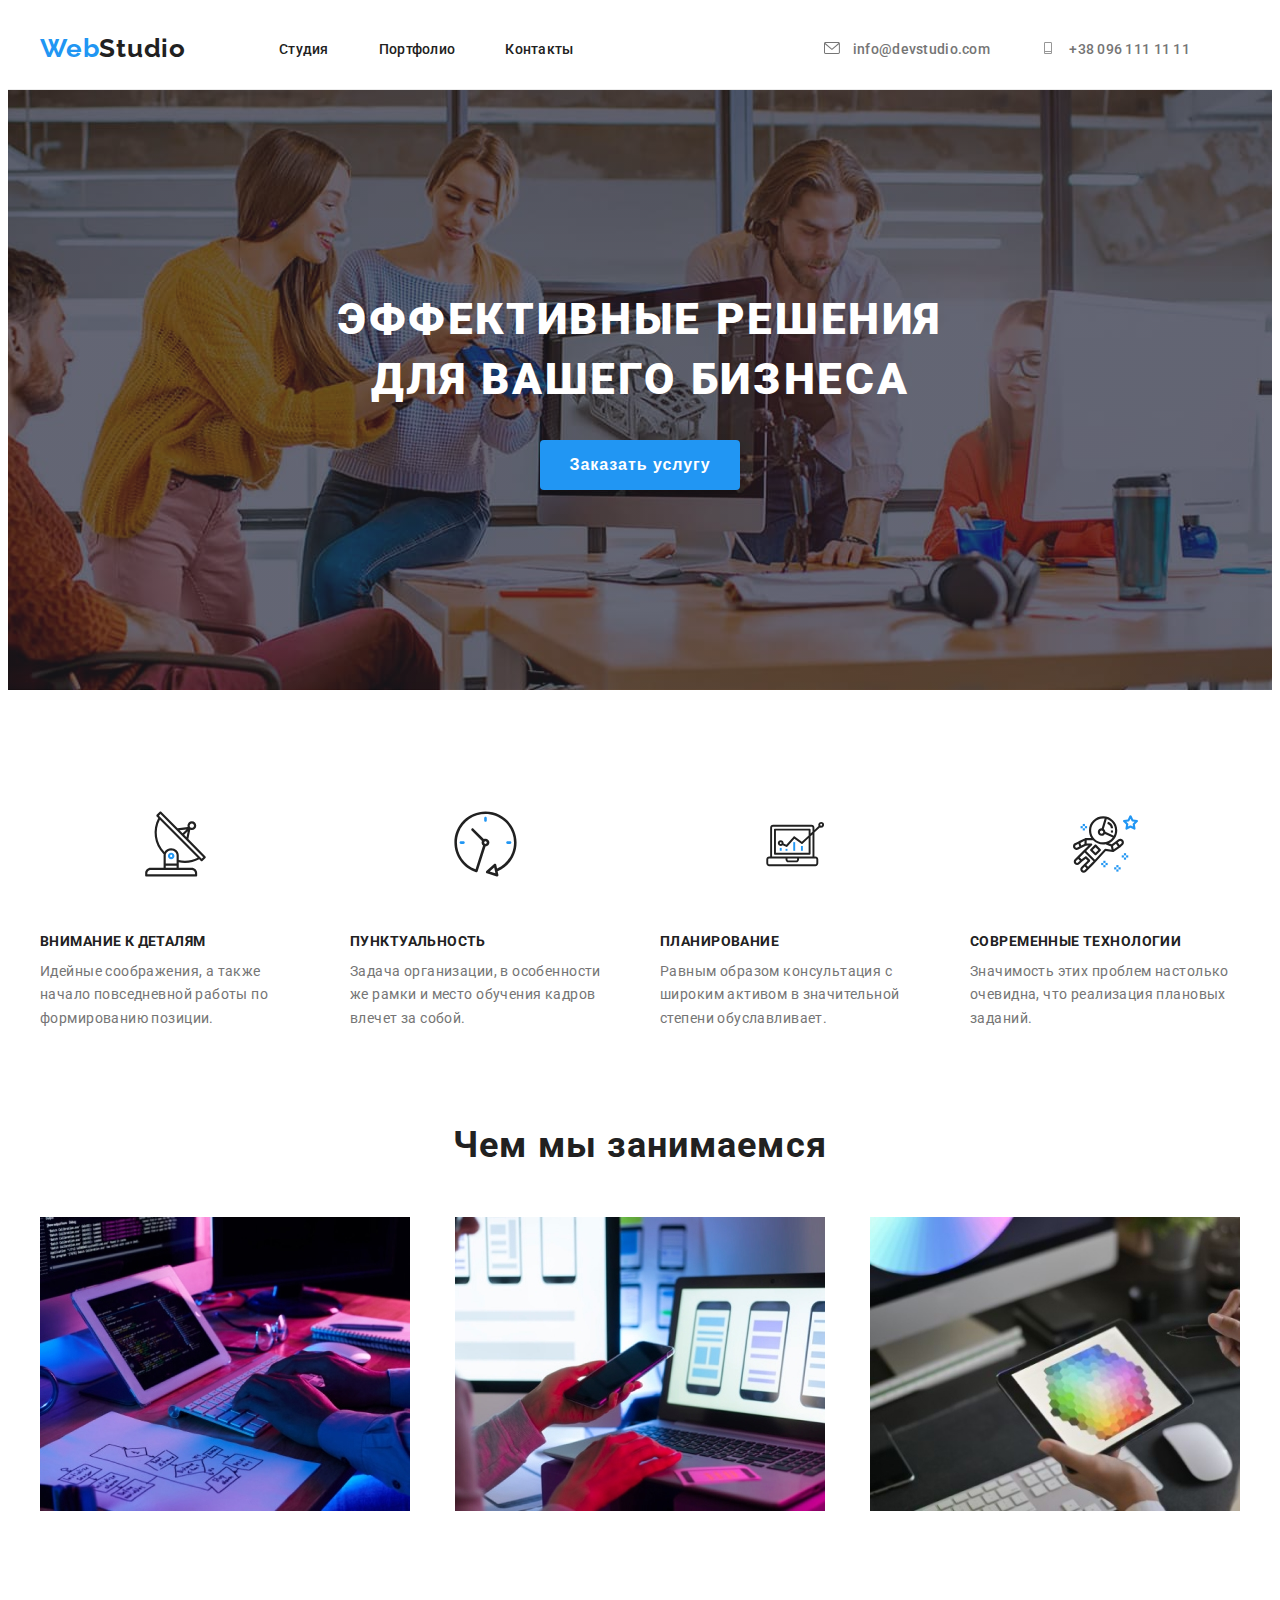
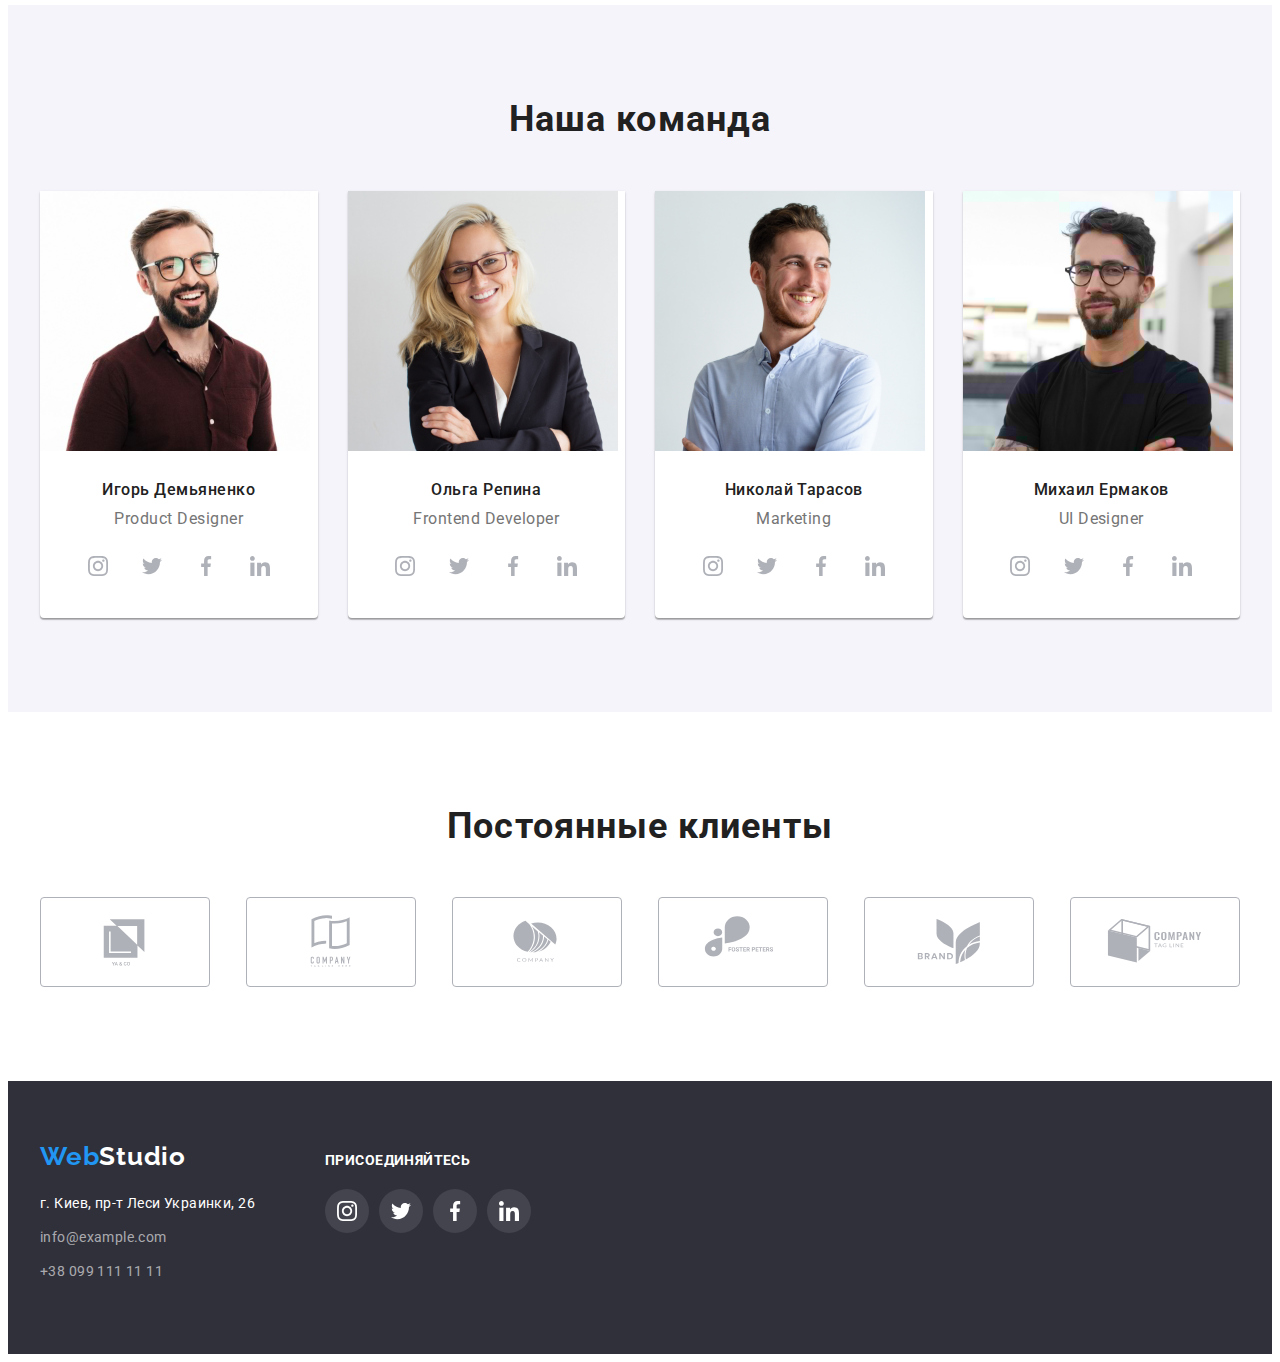
==== index.html @ 688f3f3c "Работа № 5" ====
<!DOCTYPE html>
<html lang="ru">
  <head>
    <meta charset="UTF-8" />
    <meta http-equiv="X-UA-Compatible" content="IE=edge" />
    <meta name="viewport" content="width=device-width, initial-scale=1.0" />
    <title>WebStudio</title>
    <link rel="preconnect" href="https://fonts.googleapis.com" />
    <link rel="preconnect" href="https://fonts.gstatic.com" crossorigin />
    <link
      href="https://fonts.googleapis.com/css2?family=Raleway:wght@700&family=Roboto:wght@400;500;700;900&display=swap"
      rel="stylesheet"
    />
    <link
      rel="stylesheet"
      href="https://cdnjs.cloudflare.com/ajax/libs/modern-normalize/1.1.0/modern-normalize.min.css"
      integrity="sha512-wpPYUAdjBVSE4KJnH1VR1HeZfpl1ub8YT/NKx4PuQ5NmX2tKuGu6U/JRp5y+Y8XG2tV+wKQpNHVUX03MfMFn9Q=="
      crossorigin="anonymous"
      referrerpolicy="no-referrer"
    />
    <link rel="stylesheet" href="./css/style.css" />
  </head>

  <body>
    <!-- Header content -->
    <header class="header">
      <!-- Main nav -->
      <div class="container header-container">
        <nav class="header-nav">
          <a class="link logo logo-black" href="./index.html"
            ><span class="logo-span">Web</span>Studio</a
          >

          <ul class="list header-list">
            <li class="header-item">
              <a class="link header-link" href="./index.html">Студия</a>
            </li>
            <li class="header-item">
              <a class="link header-link" href="./portfolio.html">Портфолио</a>
            </li>
            <li class="header-item">
              <a class="link header-link" href="">Контакты</a>
            </li>
          </ul>
        </nav>

        <!-- Contacts -->
        <ul class="list header-contacts-list">
          <li class="header-item">
            <a class="link header-contacts-link" href="mailto:info@devstudio.com">
              <svg class="header-contacts-icon">
                <use href="./images/icons.svg#icon-mail"></use>
              </svg>
              info@devstudio.com</a
            >
          </li>
          <li class="header-item">
            <a class="link header-contacts-link" href="tel:+380961111111">
              <svg class="header-contacts-icon">
                <use href="./images/icons.svg#icon-mobile"></use>
              </svg>
              +38 096 111 11 11</a
            >
          </li>
        </ul>
      </div>
    </header>

    <!-- Main content -->
    <main>
      <!-- Title -->
      <section class="hero">
        <div class="container hero-container">
          <h1 class="hero-title">Эффективные решения для вашего бизнеса</h1>
          <button class="hero-button">Заказать услугу</button>
        </div>
      </section>

      <!-- Features  -->
      <section class="features section">
        <div class="container">
          <ul class="list features-list">
            <li class="features-item">
              <div class="features-icon-container">
                <svg class="features-icon"><use href="./images/icons.svg#icon-antenna"></use></svg>
              </div>
              <h3 class="features-title">Внимание к деталям</h3>
              <p class="features-text">
                Идейные соображения, а также начало повседневной работы по формированию позиции.
              </p>
            </li>
            <li class="features-item">
              <div class="features-icon-container">
                <svg class="features-icon"><use href="./images/icons.svg#icon-clock"></use></svg>
              </div>
              <h3 class="features-title">Пунктуальность</h3>
              <p class="features-text">
                Задача организации, в особенности же рамки и место обучения кадров влечет за собой.
              </p>
            </li>
            <li class="features-item">
              <div class="features-icon-container">
                <svg class="features-icon"><use href="./images/icons.svg#icon-diagram"></use></svg>
              </div>
              <h3 class="features-title">Планирование</h3>
              <p class="features-text">
                Равным образом консультация с широким активом в значительной степени обуславливает.
              </p>
            </li>
            <li class="features-item">
              <div class="features-icon-container">
                <svg class="features-icon">
                  <use href="./images/icons.svg#icon-astronaut"></use>
                </svg>
              </div>
              <h3 class="features-title">Современные технологии</h3>
              <p class="features-text">
                Значимость этих проблем настолько очевидна, что реализация плановых заданий.
              </p>
            </li>
          </ul>
        </div>
      </section>

      <!-- Field of activity -->
      <section class="activity section">
        <div class="container activity-container">
          <h2 class="sub-title">Чем мы занимаемся</h2>
          <ul class="list activity-list">
            <li class="activity-item">
              <img src="./images/main-page/box1.jpg" alt="Планшет с клавиатурой" width="370" />
            </li>
            <li class="activity-item">
              <img src="./images/main-page/box2.jpg" alt="Смартфон с ноутбуком" width="370" />
            </li>
            <li class="activity-item">
              <img src="./images/main-page/box3.jpg" alt="Планшет" width="370" />
            </li>
          </ul>
        </div>
      </section>

      <!-- Our team-->
      <section class="team section">
        <div class="container">
          <h2 class="sub-title">Наша команда</h2>
          <ul class="list team-list">
            <li class="team-item">
              <img
                src="./images/main-page/person1.jpg"
                alt="Парень в красной рубашке"
                width="270"
              />
              <div class="team-title-container">
                <h3 class="team-title">Игорь Демьяненко</h3>
                <p class="team-text">Product Designer</p>
                <ul class="list team-social">
                  <li class="team-social-item">
                    <a href="https://www.instagram.com" class="team-social-link"
                      ><svg class="team-social-icon">
                        <use href="./images/icons.svg#icon-instagram"></use>
                      </svg>
                    </a>
                  </li>
                  <li class="team-social-item">
                    <a href="https://twitter.com" class="team-social-link"
                      ><svg class="team-social-icon">
                        <use href="./images/icons.svg#icon-twitter"></use>
                      </svg>
                    </a>
                  </li>
                  <li class="team-social-item">
                    <a href="https://www.facebook.com/" class="team-social-link"
                      ><svg class="team-social-icon">
                        <use href="./images/icons.svg#icon-facebook"></use>
                      </svg>
                    </a>
                  </li>
                  <li class="team-social-item">
                    <a href="https://www.linkedin.com/" class="team-social-link"
                      ><svg class="team-social-icon">
                        <use href="./images/icons.svg#icon-linkedin"></use>
                      </svg>
                    </a>
                  </li>
                </ul>
              </div>
            </li>
            <li class="team-item">
              <img
                src="./images/main-page/person2.jpg"
                alt="Девушка в черном пиджаке"
                width="270"
              />
              <div class="team-title-container">
                <h3 class="team-title">Ольга Репина</h3>
                <p class="team-text">Frontend Developer</p>
                <ul class="list team-social">
                  <li class="team-social-item">
                    <a href="https://www.instagram.com" class="team-social-link"
                      ><svg class="team-social-icon">
                        <use href="./images/icons.svg#icon-instagram"></use>
                      </svg>
                    </a>
                  </li>
                  <li class="team-social-item">
                    <a href="https://twitter.com" class="team-social-link"
                      ><svg class="team-social-icon">
                        <use href="./images/icons.svg#icon-twitter"></use>
                      </svg>
                    </a>
                  </li>
                  <li class="team-social-item">
                    <a href="https://www.facebook.com/" class="team-social-link"
                      ><svg class="team-social-icon">
                        <use href="./images/icons.svg#icon-facebook"></use>
                      </svg>
                    </a>
                  </li>
                  <li class="team-social-item">
                    <a href="https://www.linkedin.com/" class="team-social-link"
                      ><svg class="team-social-icon">
                        <use href="./images/icons.svg#icon-linkedin"></use>
                      </svg>
                    </a>
                  </li>
                </ul>
              </div>
            </li>
            <li class="team-item">
              <img
                src="./images/main-page/person3.jpg"
                alt="Парень в светлой рубашке"
                width="270"
              />
              <div class="team-title-container">
                <h3 class="team-title">Николай Тарасов</h3>
                <p class="team-text">Marketing</p>
                <ul class="list team-social">
                  <li class="team-social-item">
                    <a href="https://www.instagram.com" class="team-social-link"
                      ><svg class="team-social-icon">
                        <use href="./images/icons.svg#icon-instagram"></use>
                      </svg>
                    </a>
                  </li>
                  <li class="team-social-item">
                    <a href="https://twitter.com" class="team-social-link"
                      ><svg class="team-social-icon">
                        <use href="./images/icons.svg#icon-twitter"></use>
                      </svg>
                    </a>
                  </li>
                  <li class="team-social-item">
                    <a href="https://www.facebook.com/" class="team-social-link"
                      ><svg class="team-social-icon">
                        <use href="./images/icons.svg#icon-facebook"></use>
                      </svg>
                    </a>
                  </li>
                  <li class="team-social-item">
                    <a href="https://www.linkedin.com/" class="team-social-link"
                      ><svg class="team-social-icon">
                        <use href="./images/icons.svg#icon-linkedin"></use>
                      </svg>
                    </a>
                  </li>
                </ul>
              </div>
            </li>
            <li class="team-item">
              <img
                src="./images/main-page/person4.jpg"
                alt="Парень в черной футболке"
                width="270"
              />
              <div class="team-title-container">
                <h3 class="team-title">Михаил Ермаков</h3>
                <p class="team-text">UI Designer</p>
                <ul class="list team-social">
                  <li class="team-social-item">
                    <a href="https://www.instagram.com" class="team-social-link"
                      ><svg class="team-social-icon">
                        <use href="./images/icons.svg#icon-instagram"></use>
                      </svg>
                    </a>
                  </li>
                  <li class="team-social-item">
                    <a href="https://twitter.com" class="team-social-link"
                      ><svg class="team-social-icon">
                        <use href="./images/icons.svg#icon-twitter"></use>
                      </svg>
                    </a>
                  </li>
                  <li class="team-social-item">
                    <a href="https://www.facebook.com/" class="team-social-link"
                      ><svg class="team-social-icon">
                        <use href="./images/icons.svg#icon-facebook"></use>
                      </svg>
                    </a>
                  </li>
                  <li class="team-social-item">
                    <a href="https://www.linkedin.com/" class="team-social-link"
                      ><svg class="team-social-icon">
                        <use href="./images/icons.svg#icon-linkedin"></use>
                      </svg>
                    </a>
                  </li>
                </ul>
              </div>
            </li>
          </ul>
        </div>
      </section>

      <!-- Clients -->
      <section class="clients section">
        <div class="container">
          <h2 class="sub-title">Постоянные клиенты</h2>
          <ul class="list client-list">
            <li class="client-item">
              <a href="" class="client-link"
                ><svg class="client-icon">
                  <use href="./images/icons.svg#icon-client-1"></use>
                </svg>
              </a>
            </li>
            <li class="client-item">
              <a href="" class="client-link"
                ><svg class="client-icon">
                  <use href="./images/icons.svg#icon-client-2"></use>
                </svg>
              </a>
            </li>
            <li class="client-item">
              <a href="" class="client-link"
                ><svg class="client-icon">
                  <use href="./images/icons.svg#icon-client-3"></use>
                </svg>
              </a>
            </li>
            <li class="client-item">
              <a href="" class="client-link"
                ><svg class="client-icon">
                  <use href="./images/icons.svg#icon-client-4"></use>
                </svg>
              </a>
            </li>
            <li class="client-item">
              <a href="" class="client-link"
                ><svg class="client-icon">
                  <use href="./images/icons.svg#icon-client-5"></use>
                </svg>
              </a>
            </li>
            <li class="client-item">
              <a href="" class="client-link"
                ><svg class="client-icon">
                  <use href="./images/icons.svg#icon-client-6"></use>
                </svg>
              </a>
            </li>
          </ul>
        </div>
      </section>
    </main>

    <!-- Footer content -->
    <footer class="footer footer-container">
      <div class="container footer-flex">
        <div class="address-container">
          <a class="link logo logo-white" href="./index.html"
            ><span class="logo-span">Web</span>Studio</a
          >
          <address class="footer-address">
            <ul class="list address-list">
              <li class="address-item">
                <a
                  class="link address-link"
                  href="https://goo.gl/maps/nczX3HqXWw6fcAAx9"
                  target="_blank"
                  >г. Киев, пр-т Леси Украинки, 26</a
                >
              </li>
              <li class="address-item">
                <a class="link address-link mailtel-link" href="mailto:info@example.com"
                  >info@example.com</a
                >
              </li>
              <li class="address-item">
                <a class="link address-link mailtel-link" href="tel:+380991111111"
                  >+38 099 111 11 11</a
                >
              </li>
            </ul>
          </address>
        </div>
        <div class="footer-social-container">
          <p class="footer-social-text">присоединяйтесь</p>
          <ul class="list footer-social-list">
            <li class="footer-social-item">
              <a href="https://www.instagram.com" class="footer-social-link"
                ><svg class="footer-social-icon">
                  <use href="./images/icons.svg#icon-instagram"></use>
                </svg>
              </a>
            </li>
            <li class="footer-social-item">
              <a href="https://twitter.com" class="footer-social-link"
                ><svg class="footer-social-icon">
                  <use href="./images/icons.svg#icon-twitter"></use>
                </svg>
              </a>
            </li>
            <li class="footer-social-item">
              <a href="https://www.facebook.com/" class="footer-social-link"
                ><svg class="footer-social-icon">
                  <use href="./images/icons.svg#icon-facebook"></use>
                </svg>
              </a>
            </li>
            <li class="footer-social-item">
              <a href="https://www.linkedin.com/" class="footer-social-link"
                ><svg class="footer-social-icon">
                  <use href="./images/icons.svg#icon-linkedin"></use>
                </svg>
              </a>
            </li>
          </ul>
        </div>
      </div>
    </footer>
  </body>
</html>
---- css/style.css ----
/*-------------Common variables-------------*/
:root {
  --background-color: #2f303a;
  --logo-header-color: #000000;
  --main-title-color: #ffffff;
  --accent-text-color: #2196f3;
  --first-text-color: #212121;
  --second-text-color: #757575;
  --addres-text-color: rgba(255, 255, 255, 0.6);
  --footer-logo-color: #ffffff;
  --button-main-color: #f5f4fa;
  --icon-main-color: #afb1b8;
}

/*-------------Reset styles-------------*/
p,
h1,
h2,
h3,
h4,
h5,
h6 {
  margin: 0;
}

ul {
  margin: 0;
  padding: 0;
}

img {
  display: block;
  max-width: 100%;
}

button {
  cursor: pointer;
}

.container {
  width: 1200px;
  padding-left: 15px;
  padding-right: 15px;
  margin: 0 auto;
}

/*-------------General style-------------*/
body {
  font-family: Roboto, sans-serif;
  color: var(--first-text-color);
}

.list {
  list-style: none;
}

.link {
  text-decoration: none;
}

.section {
  padding-top: 94px;
  padding-bottom: 94px;
}

/*-------------Header content-------------*/
.header {
  padding: 25px 0 25px 0;
  border-bottom: 1px solid #ececec;
}

.header-container {
  display: flex;
  align-items: center;
}

.header-nav {
  display: flex;
  align-items: center;
}

.logo {
  font-family: Raleway;
  font-weight: 700;
  font-size: 26px;
  line-height: 1.19;
  letter-spacing: 0.03em;
}

.logo .logo-span {
  color: var(--accent-text-color);
}
.logo-black {
  color: var(--first-text-color);
  margin-right: 93px;
}

.logo-white {
  color: var(--main-title-color);
}

.header-list {
  display: flex;
}

.header-item:not(last-child) {
  margin-right: 50px;
}

.header-link {
  font-weight: 500;
  font-size: 14px;
  line-height: 1.14;
  letter-spacing: 0.02em;
  color: var(--first-text-color);
}

.header-link:hover,
.header-link:focus {
  color: var(--accent-text-color);
}

.header-contacts-list {
  display: flex;
  margin-left: auto;
}

.header-contacts-link {
  font-weight: 500;
  font-size: 14px;
  line-height: 1.14;
  letter-spacing: 0.02em;
  color: var(--second-text-color);
}

.header-contacts-link:hover,
.header-contacts-link:focus {
  color: var(--accent-text-color);
}

.header-contacts-icon {
  width: 16px;
  height: 12px;
  fill: currentColor;
  margin-right: 10px;
}

/*----------------Main content----------------*/
/*-------------Title content-------------*/
.hero {
  background-color: var(--background-color);
  background-image: linear-gradient(rgba(47, 48, 58, 0.4), rgba(47, 48, 58, 0.4)),
    url('../images/main-page/bg-img.jpg');
  background-repeat: no-repeat;
  background-position: center;
  background-size: 1600px;
  padding: 200px 0 200px 0;
}

.hero-container {
  width: 700px;
}

.hero-title {
  font-weight: 900;
  font-size: 44px;
  line-height: 1.36;
  letter-spacing: 0.06em;
  text-transform: uppercase;
  margin-bottom: 30px;
  color: var(--main-title-color);
  text-align: center;
}

.hero-button {
  font-weight: 700;
  font-size: 16px;
  line-height: 1.875;
  letter-spacing: 0.06em;
  border: 0;
  color: var(--main-title-color);
  background: var(--accent-text-color);
  box-shadow: 0px 4px 4px rgba(0, 0, 0, 0.15);
  border-radius: 4px;
  width: 200px;
  height: 50px;
  display: block;
  margin: 0 auto;
}

/*-------------Features content-------------*/
.features-list {
  display: flex;
  justify-content: space-between;
}

.features-item {
  width: 270px;
}

.features-icon-container {
  width: 270px;
  height: 120px;
  margin-bottom: 30px;
  background-color: var(--main-title-color);
  display: flex;
  justify-content: center;
  align-items: center;
}

.features-icon {
  width: 65px;
  height: 70px;
}

.features-title {
  font-weight: 700;
  font-size: 14px;
  line-height: 1.14;
  letter-spacing: 0.03em;
  text-transform: uppercase;
}

.features-text {
  font-size: 14px;
  line-height: 1.71;
  letter-spacing: 0.03em;
  color: var(--second-text-color);
  margin-top: 10px;
}

.sub-title {
  font-weight: 700;
  font-size: 36px;
  line-height: 1.16;
  letter-spacing: 0.03em;
  text-align: center;
  margin-bottom: 50px;
}

/*-------------Activity content-------------*/
.activity {
  padding-top: 0px;
}

.activity-list {
  display: flex;
  justify-content: space-between;
}

/*-------------Our team content-------------*/
.team {
  background: var(--button-main-color);
}

.team-list {
  display: flex;
  flex-wrap: wrap;
  margin-left: -30px;
}

.team-item {
  flex-basis: calc(100% / 4 - 30px);
  margin-left: 30px;
  background-color: #ffffff;
}

.team-title-container {
  padding-top: 30px;
  padding-bottom: 30px;
}

.team-title {
  font-weight: 500;
  font-size: 16px;
  line-height: 1.18;
  letter-spacing: 0.03em;
  text-align: center;
  margin-bottom: 10px;
}

.team-item {
  box-shadow: 0px 1px 3px rgba(0, 0, 0, 0.12), 0px 1px 1px rgba(0, 0, 0, 0.14),
    0px 2px 1px rgba(0, 0, 0, 0.2);
  border-radius: 0px 0px 4px 4px;
}

.team-text {
  font-size: 16px;
  line-height: 1.18;
  letter-spacing: 0.03em;
  text-align: center;
  color: var(--second-text-color);
  margin-bottom: 15px;
}

.team-social {
  display: flex;
  justify-content: center;
}

.team-social-item {
  width: 44px;
  height: 44px;
}

.team-social-item + .team-social-item {
  margin-left: 10px;
}

.team-social-link {
  width: 100%;
  height: 100%;
  border-radius: 50%;
  display: flex;
  justify-content: center;
  align-items: center;
  color: var(--icon-main-color);
}

.team-social-icon {
  width: 20px;
  height: 20px;
  fill: currentColor;
}

.team-social-link:hover,
.team-social-link:focus {
  background-color: var(--accent-text-color);
  color: var(--main-title-color);
}

/*-------------Clients content-------------*/

.client-list {
  display: flex;
  justify-content: space-between;
}

.client-item {
  width: 170px;
  height: 90px;
  border: 1px solid var(--icon-main-color);
  box-sizing: border-box;
  border-radius: 4px;
}

.client-link {
  width: 100%;
  height: 100%;
  display: flex;
  justify-content: center;
  align-items: center;
  color: var(--icon-main-color);
}

.client-icon {
  width: 106px;
  height: 60px;
  fill: currentColor;
}

.client-item:hover,
.client-item:focus {
  border-color: var(--accent-text-color);
}

.client-link:focus,
.client-link:hover {
  color: var(--accent-text-color);
}
/*-------------Footer content-------------*/
.footer {
  background: var(--background-color);
}

.footer-container {
  padding-top: 60px;
  padding-bottom: 60px;
}

.footer-flex {
  display: flex;
}

.address-link {
  font-style: normal;
  font-size: 14px;
  line-height: 1.71;
  letter-spacing: 0.03em;
  color: var(--footer-logo-color);
}

.address-list {
  margin-top: 20px;
}

.address-item {
  margin-bottom: 10px;
}

.mailtel-link {
  color: var(--addres-text-color);
}

.footer-address {
  display: flex;
}

.footer-social-container {
  margin-left: 70px;
  padding-top: 12px;
}

.footer-social-list {
  display: flex;
}

.footer-social-item {
  width: 44px;
  height: 44px;
}

.footer-social-text {
  font-weight: 700;
  font-size: 14px;
  line-height: 1.14;
  letter-spacing: 0.03em;
  text-transform: uppercase;
  color: var(--main-title-color);
  margin-bottom: 20px;
}

.footer-social-link {
  background-color: #43444d;
  width: 100%;
  height: 100%;
  border-radius: 50%;
  display: flex;
  justify-content: center;
  align-items: center;
}

.footer-social-link:hover,
.footer-social-link:focus {
  background-color: var(--accent-text-color);
}

.footer-social-icon {
  width: 20px;
  height: 20px;
  fill: var(--main-title-color);
}

.footer-social-item + .footer-social-item {
  margin-left: 10px;
}

/*-------------Portfolio-------------*/
/*-------------Filter content-------------*/
.filter-list {
  display: flex;
  justify-content: center;
  margin-bottom: 50px;
}
.filter-item {
  margin-right: 10px;
}

.filter-button {
  font-family: inherit;
  font-weight: 500;
  font-size: 16px;
  line-height: 1.62;
  letter-spacing: 0.03em;
  border: 0;
  border-radius: 4px;
  height: 40px;
  background: var(--button-main-color);
  padding: 6px 22px;
}

.filter-button:hover,
.filter-button:focus {
  background: var(--accent-text-color);
  color: var(--main-title-color);
  box-shadow: 0px 3px 1px rgba(0, 0, 0, 0.1), 0px 1px 2px rgba(0, 0, 0, 0.08),
    0px 2px 2px rgba(0, 0, 0, 0.12);
}

.portfolio-list {
  display: flex;
  flex-wrap: wrap;
  margin-left: -30px;
  margin-bottom: -30px;
}

.portfolio-item {
  flex-basis: calc(100% / 3 - 30px);
  margin-left: 30px;
  margin-bottom: 30px;
  box-sizing: border-box;
}

.port-content {
  display: block;
  color: inherit;
}

.port-content:hover,
.port-content:focus {
  box-shadow: 0px 1px 1px rgba(0, 0, 0, 0.12), 0px 4px 4px rgba(0, 0, 0, 0.06),
    1px 4px 6px rgba(0, 0, 0, 0.16);
  cursor: pointer;
}

.all-text {
  padding: 20px 24px;
  border: 1px solid #eeeeee;
}

.portfolio-title {
  font-weight: 700;
  font-size: 18px;
  line-height: 2;
  letter-spacing: 0.06em;
}

.portfolio-text {
  font-size: 16px;
  line-height: 1.875;
  letter-spacing: 0.03em;
  color: var(--second-text-color);
}
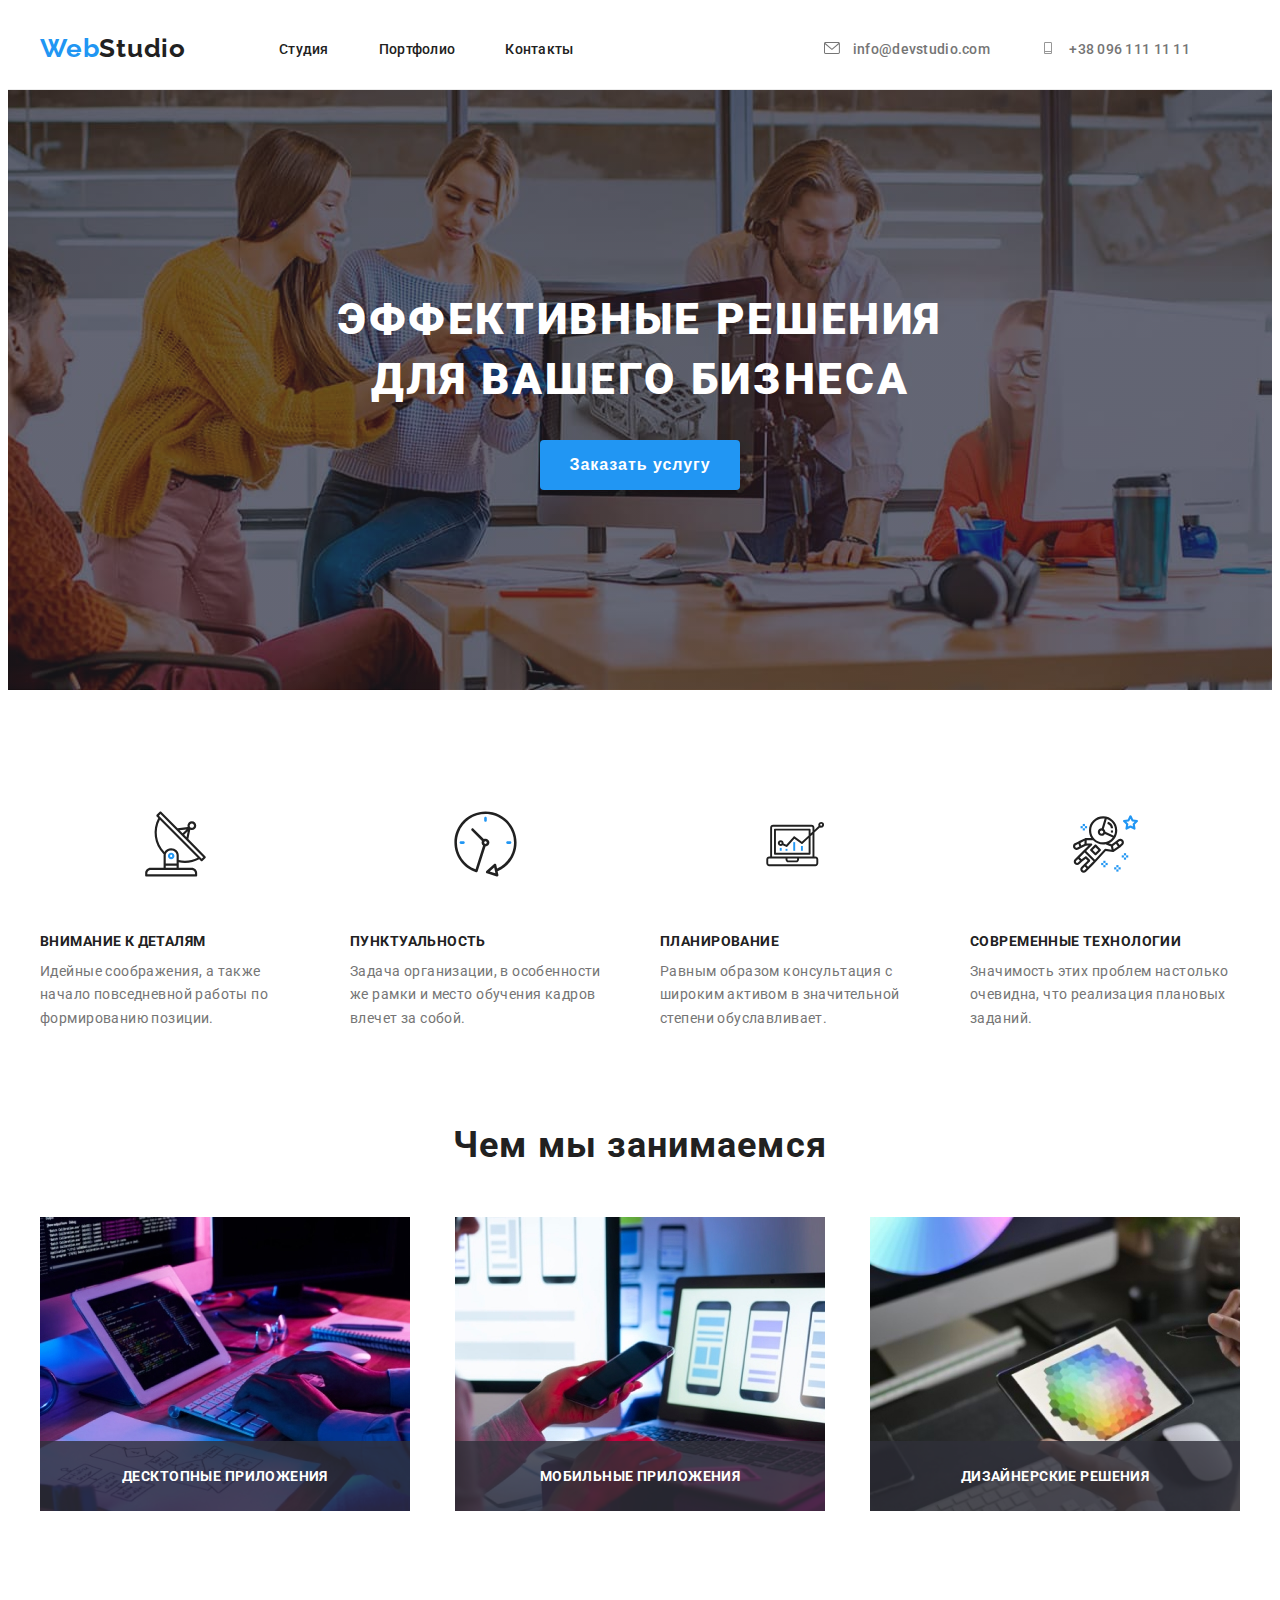
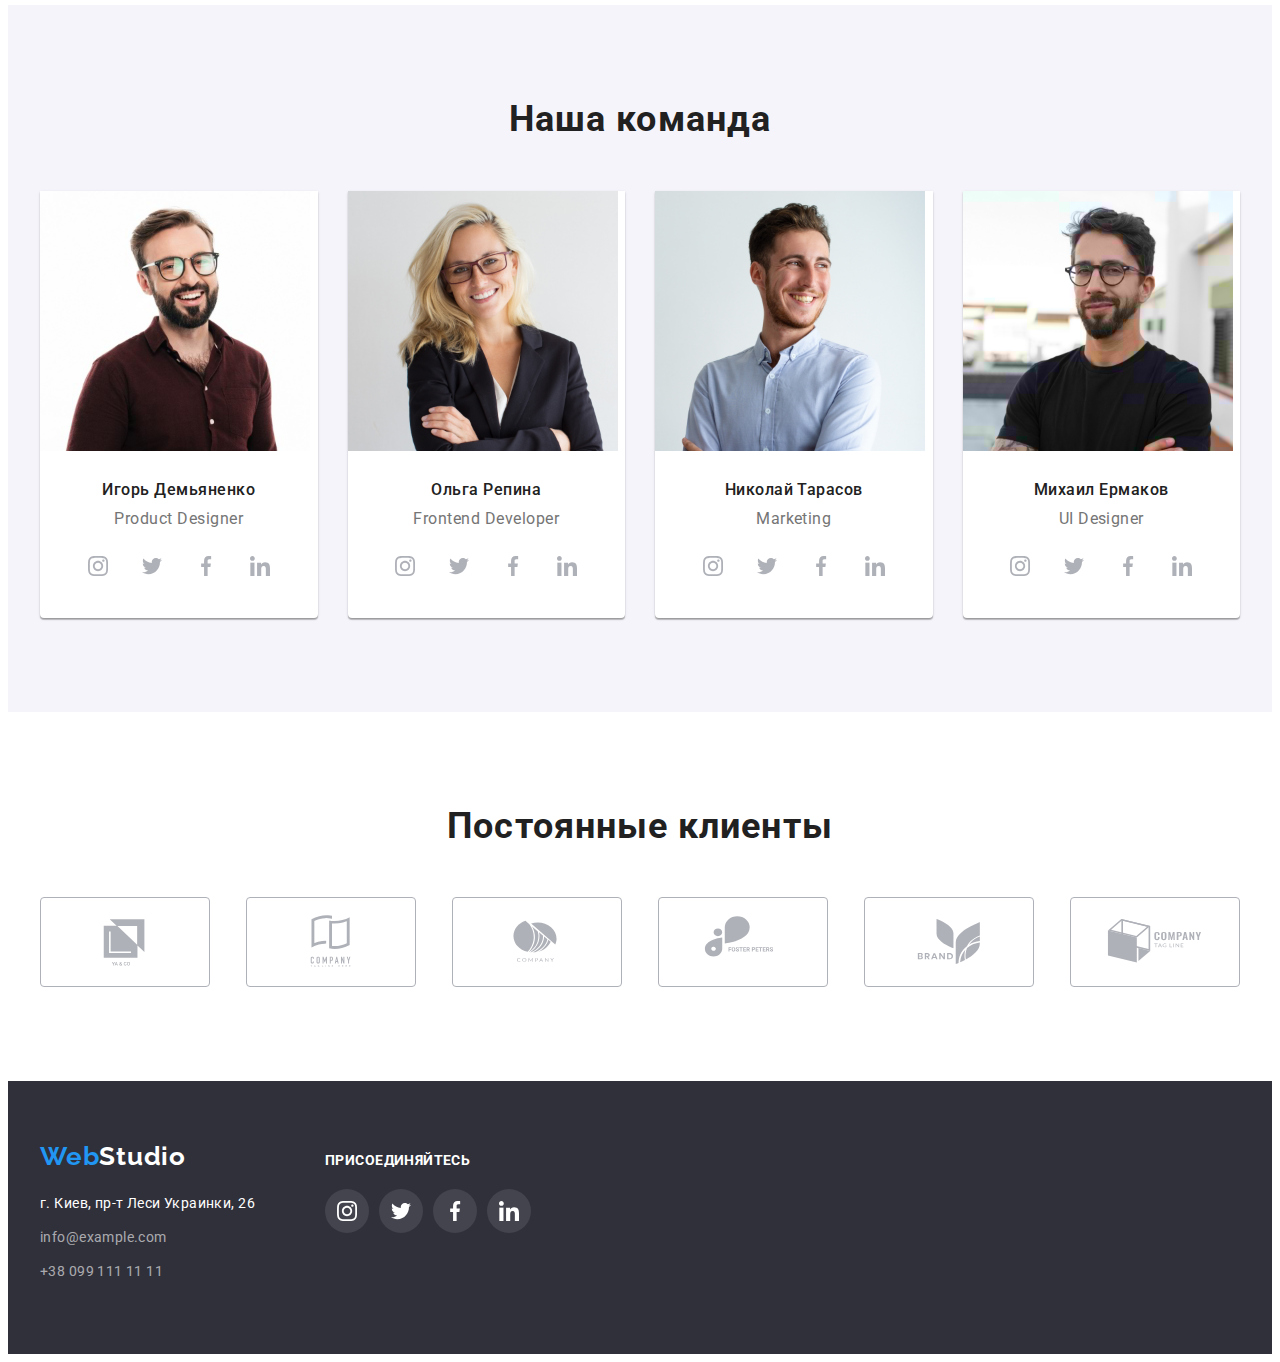
==== commit 8db25a32: "Добавление анимации карточек" ====
--- a/index.html
+++ b/index.html
@@ -129,12 +129,21 @@
           <ul class="list activity-list">
             <li class="activity-item">
               <img src="./images/main-page/box1.jpg" alt="Планшет с клавиатурой" width="370" />
+              <div class="activity-container-text">
+                <p class="activity-text">Десктопные приложения</p>
+              </div>
             </li>
             <li class="activity-item">
               <img src="./images/main-page/box2.jpg" alt="Смартфон с ноутбуком" width="370" />
+              <div class="activity-container-text">
+                <p class="activity-text">Мобильные приложения</p>
+              </div>
             </li>
             <li class="activity-item">
               <img src="./images/main-page/box3.jpg" alt="Планшет" width="370" />
+              <div class="activity-container-text">
+                <p class="activity-text">Дизайнерские решения</p>
+              </div>
             </li>
           </ul>
         </div>
--- a/css/style.css
+++ b/css/style.css
@@ -248,6 +248,32 @@
   justify-content: space-between;
 }
 
+.activity-item {
+  position: relative;
+}
+
+.activity-container-text {
+  position: absolute;
+  bottom: 0;
+
+  display: flex;
+  justify-content: center;
+  align-items: center;
+  width: 100%;
+  height: 70px;
+  background-color: rgba(47, 48, 58, 0.8);
+}
+
+.activity-text {
+  font-weight: bold;
+  font-size: 14px;
+  line-height: 16px;
+  text-align: center;
+  letter-spacing: 0.03em;
+  text-transform: uppercase;
+  color: var(--main-title-color);
+}
+
 /*-------------Our team content-------------*/
 .team {
   background: var(--button-main-color);
@@ -509,9 +535,38 @@
 
 .port-content:hover,
 .port-content:focus {
-  box-shadow: 0px 1px 1px rgba(0, 0, 0, 0.12), 0px 4px 4px rgba(0, 0, 0, 0.06),
+  box-shadow: 0px 1px 1px #0000001f, 0px 4px 4px rgba(0, 0, 0, 0.06),
     1px 4px 6px rgba(0, 0, 0, 0.16);
-  cursor: pointer;
+}
+
+.port-content:hover .portfolio-container {
+  transform: translateY(-100%);
+}
+
+.portfolio-img-container {
+  position: relative;
+  overflow: hidden;
+}
+
+.portfolio-container {
+  position: absolute;
+
+  width: 100%;
+  height: 100%;
+
+  background-color: rgba(33, 150, 243, 0.9);
+
+  transition: transform 250ms cubic-bezier(0.4, 0, 0.2, 1);
+}
+
+.portfolio-container-text {
+  font-weight: 400;
+  font-size: 18px;
+  line-height: 1.5;
+  letter-spacing: 0.03em;
+  color: var(--main-title-color);
+
+  padding: 63px 23px;
 }
 
 .all-text {
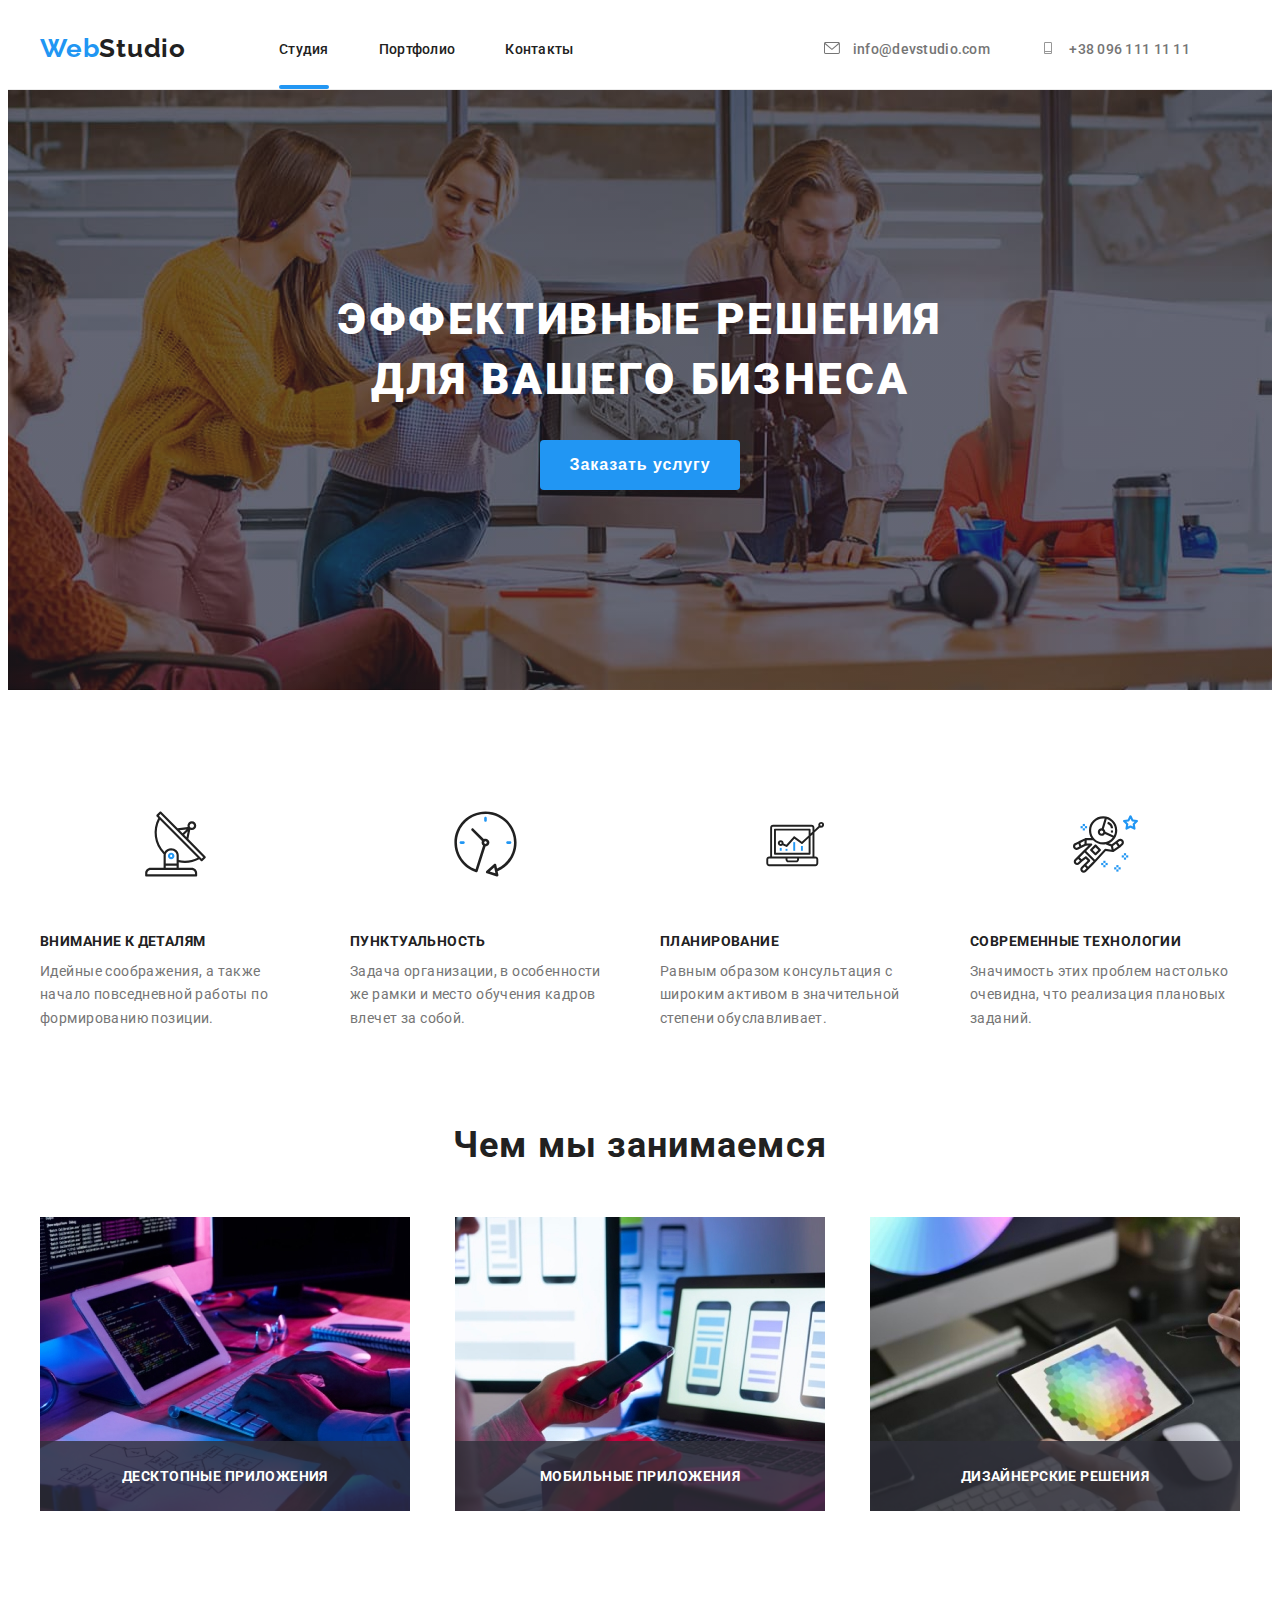
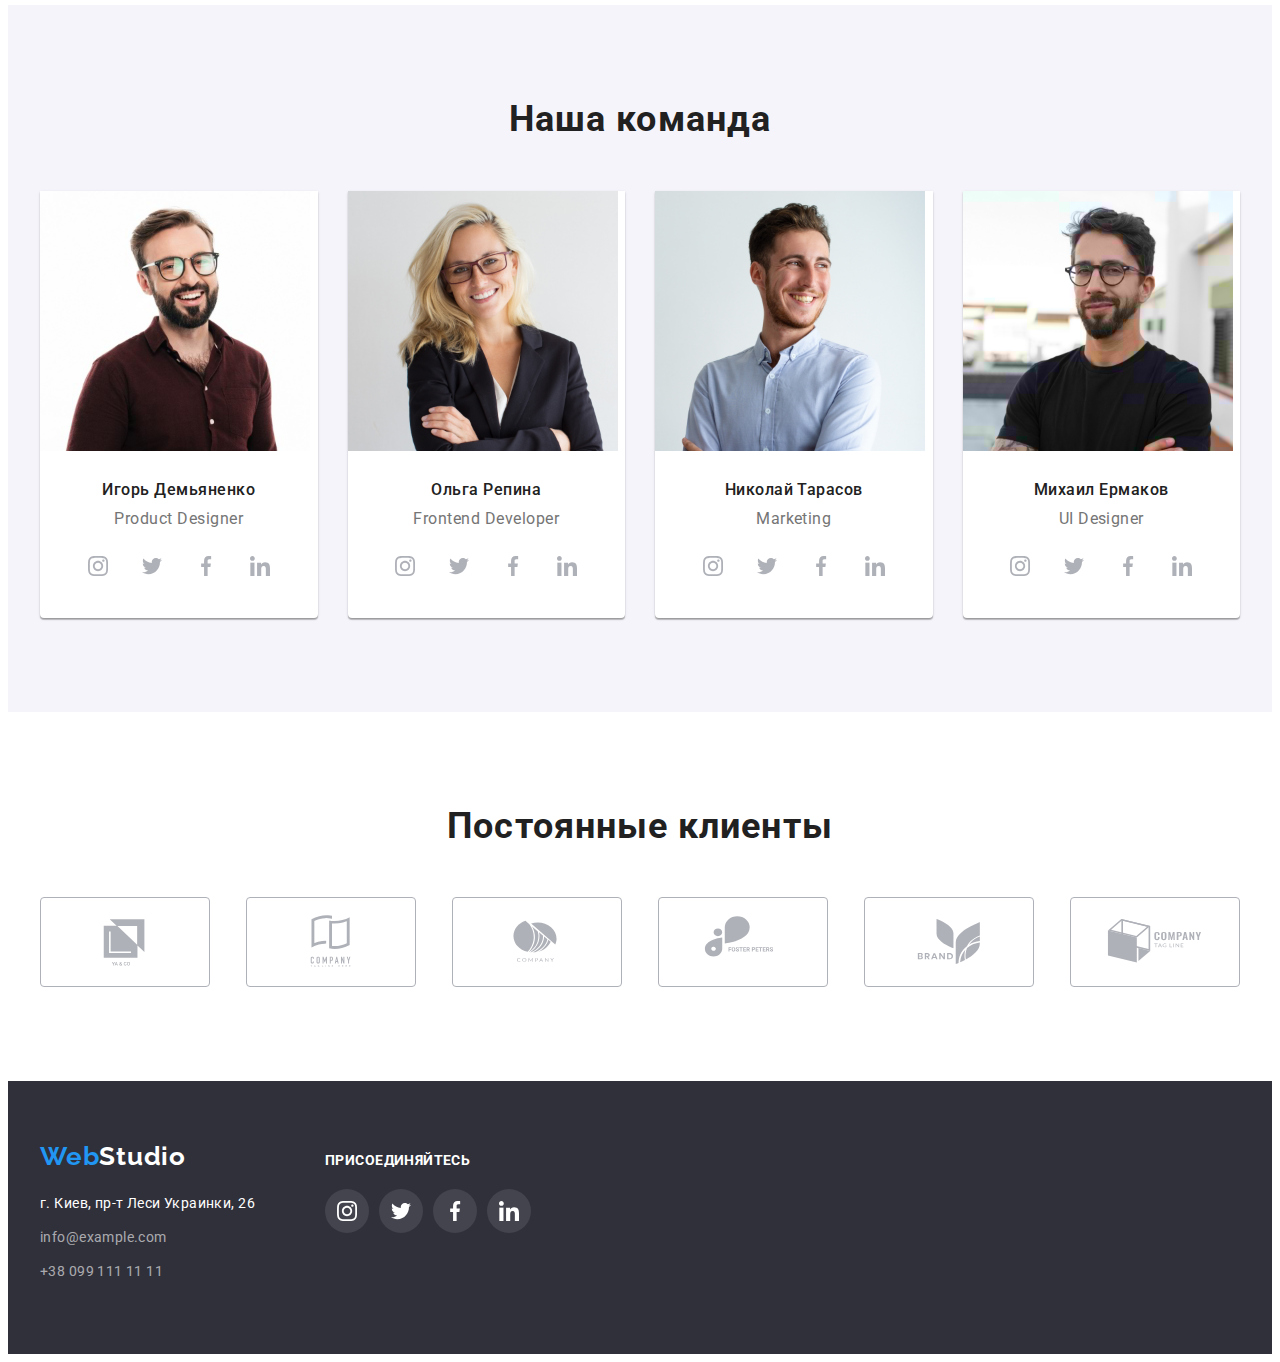
==== commit 142125b5: "Добавление модального окна им анимации на ховер" ====
--- a/index.html
+++ b/index.html
@@ -18,6 +18,10 @@
       crossorigin="anonymous"
       referrerpolicy="no-referrer"
     />
+    <link
+      rel="stylesheet"
+      href="https://cdnjs.cloudflare.com/ajax/libs/animate.css/4.1.1/animate.min.css"
+    />
     <link rel="stylesheet" href="./css/style.css" />
   </head>
 
@@ -33,7 +37,7 @@
 
           <ul class="list header-list">
             <li class="header-item">
-              <a class="link header-link" href="./index.html">Студия</a>
+              <a class="link header-link current-link" href="./index.html">Студия</a>
             </li>
             <li class="header-item">
               <a class="link header-link" href="./portfolio.html">Портфолио</a>
@@ -72,7 +76,7 @@
       <section class="hero">
         <div class="container hero-container">
           <h1 class="hero-title">Эффективные решения для вашего бизнеса</h1>
-          <button class="hero-button">Заказать услугу</button>
+          <button class="hero-button" data-modal-open>Заказать услугу</button>
         </div>
       </section>
 
@@ -439,5 +443,17 @@
         </div>
       </div>
     </footer>
+
+    <div class="backdrop is-hidden" data-modal>
+      <div class="modal">
+        <button type="button" class="button-modal" data-modal-close>
+          <svg class="icon-close">
+            <use href="./images/icons.svg#icon-close"></use>
+          </svg>
+        </button>
+      </div>
+    </div>
+
+    <script src="./js/modal.js"></script>
   </body>
 </html>
--- a/css/style.css
+++ b/css/style.css
@@ -113,11 +113,24 @@
   line-height: 1.14;
   letter-spacing: 0.02em;
   color: var(--first-text-color);
+  transition: color 250ms cubic-bezier(0.4, 0, 0.2, 1);
+  position: relative;
 }
 
 .header-link:hover,
 .header-link:focus {
   color: var(--accent-text-color);
+}
+
+.header-link.current-link::after {
+  position: absolute;
+  content: '';
+  width: 100%;
+  height: 4px;
+  background-color: var(--accent-text-color);
+  left: 0;
+  bottom: -32px;
+  border-radius: 2px;
 }
 
 .header-contacts-list {
@@ -131,6 +144,7 @@
   line-height: 1.14;
   letter-spacing: 0.02em;
   color: var(--second-text-color);
+  transition: color 250ms cubic-bezier(0.4, 0, 0.2, 1);
 }
 
 .header-contacts-link:hover,
@@ -180,7 +194,7 @@
   border: 0;
   color: var(--main-title-color);
   background: var(--accent-text-color);
-  box-shadow: 0px 4px 4px rgba(0, 0, 0, 0.15);
+  transition: box-shadow 250ms cubic-bezier(0.4, 0, 0.2, 1);
   border-radius: 4px;
   width: 200px;
   height: 50px;
@@ -188,6 +202,11 @@
   margin: 0 auto;
 }
 
+.hero-button:hover,
+.hero-button:focus {
+  box-shadow: 0px 4px 4px rgba(0, 0, 0, 0.15);
+}
+
 /*-------------Features content-------------*/
 .features-list {
   display: flex;
@@ -342,6 +361,8 @@
   justify-content: center;
   align-items: center;
   color: var(--icon-main-color);
+  transition: color 250ms cubic-bezier(0.4, 0, 0.2, 1),
+    background-color 250ms cubic-bezier(0.4, 0, 0.2, 1);
 }
 
 .team-social-icon {
@@ -369,6 +390,7 @@
   border: 1px solid var(--icon-main-color);
   box-sizing: border-box;
   border-radius: 4px;
+  transition: border-color 250ms cubic-bezier(0.4, 0, 0.2, 1);
 }
 
 .client-link {
@@ -378,6 +400,7 @@
   justify-content: center;
   align-items: center;
   color: var(--icon-main-color);
+  transition: color 250ms cubic-bezier(0.4, 0, 0.2, 1);
 }
 
 .client-icon {
@@ -465,6 +488,7 @@
   display: flex;
   justify-content: center;
   align-items: center;
+  transition: background-color 250ms cubic-bezier(0.4, 0, 0.2, 1);
 }
 
 .footer-social-link:hover,
@@ -489,6 +513,7 @@
   justify-content: center;
   margin-bottom: 50px;
 }
+
 .filter-item {
   margin-right: 10px;
 }
@@ -504,6 +529,10 @@
   height: 40px;
   background: var(--button-main-color);
   padding: 6px 22px;
+  transition: color 250ms cubic-bezier(0.4, 0, 0.2, 1),
+    background-color 250ms cubic-bezier(0.4, 0, 0.2, 1),
+    box-shadow 250ms cubic-bezier(0.4, 0, 0.2, 1),
+    background-color 250ms cubic-bezier(0.4, 0, 0.2, 1);
 }
 
 .filter-button:hover,
@@ -531,6 +560,7 @@
 .port-content {
   display: block;
   color: inherit;
+  transition: box-shadow 250ms cubic-bezier(0.4, 0, 0.2, 1);
 }
 
 .port-content:hover,
@@ -555,7 +585,6 @@
   height: 100%;
 
   background-color: rgba(33, 150, 243, 0.9);
-
   transition: transform 250ms cubic-bezier(0.4, 0, 0.2, 1);
 }
 
@@ -587,3 +616,63 @@
   letter-spacing: 0.03em;
   color: var(--second-text-color);
 }
+
+.backdrop {
+  width: 100vw;
+  height: 100vh;
+  background-color: rgba(0, 0, 0, 0.2);
+  position: fixed;
+  top: 0;
+  transition: opacity 250ms cubic-bezier(0.4, 0, 0.2, 1),
+    visibility 250ms cubic-bezier(0.4, 0, 0.2, 1);
+}
+
+.modal {
+  width: 528px;
+  min-height: 581px;
+  background-color: #ffffff;
+  box-shadow: 0px 1px 3px rgba(0, 0, 0, 0.12), 0px 1px 1px rgba(0, 0, 0, 0.14),
+    0px 2px 1px rgba(0, 0, 0, 0.2);
+  border-radius: 4px;
+  position: absolute;
+  top: 50%;
+  left: 50%;
+  transform: scale(1) rotateX(180deg);
+  transform: translate(-50%, -50%);
+  transition: transform 1000ms cubic-bezier(0.4, 0, 0.2, 1);
+}
+
+.backdrop.is-hidden .modal {
+  transform: scale(10) rotate(180deg);
+  transition: transform 1000ms cubic-bezier(0.4, 0, 0.2, 1);
+}
+
+.button-modal {
+  width: 30px;
+  height: 30px;
+  background-color: #ffffff;
+  border: 1px solid rgba(0, 0, 0, 0.1);
+  border-radius: 50%;
+  position: absolute;
+  right: 8px;
+  top: 8px;
+}
+
+.icon-close {
+  width: 18px;
+  height: 18px;
+  display: flex;
+  justify-content: center;
+  align-items: center;
+  transition: fill 250ms cubic-bezier(0.4, 0, 0.2, 1);
+}
+
+.icon-close:hover {
+  fill: var(--accent-text-color);
+}
+
+.is-hidden {
+  visibility: hidden;
+  opacity: 0;
+  pointer-events: none;
+}
